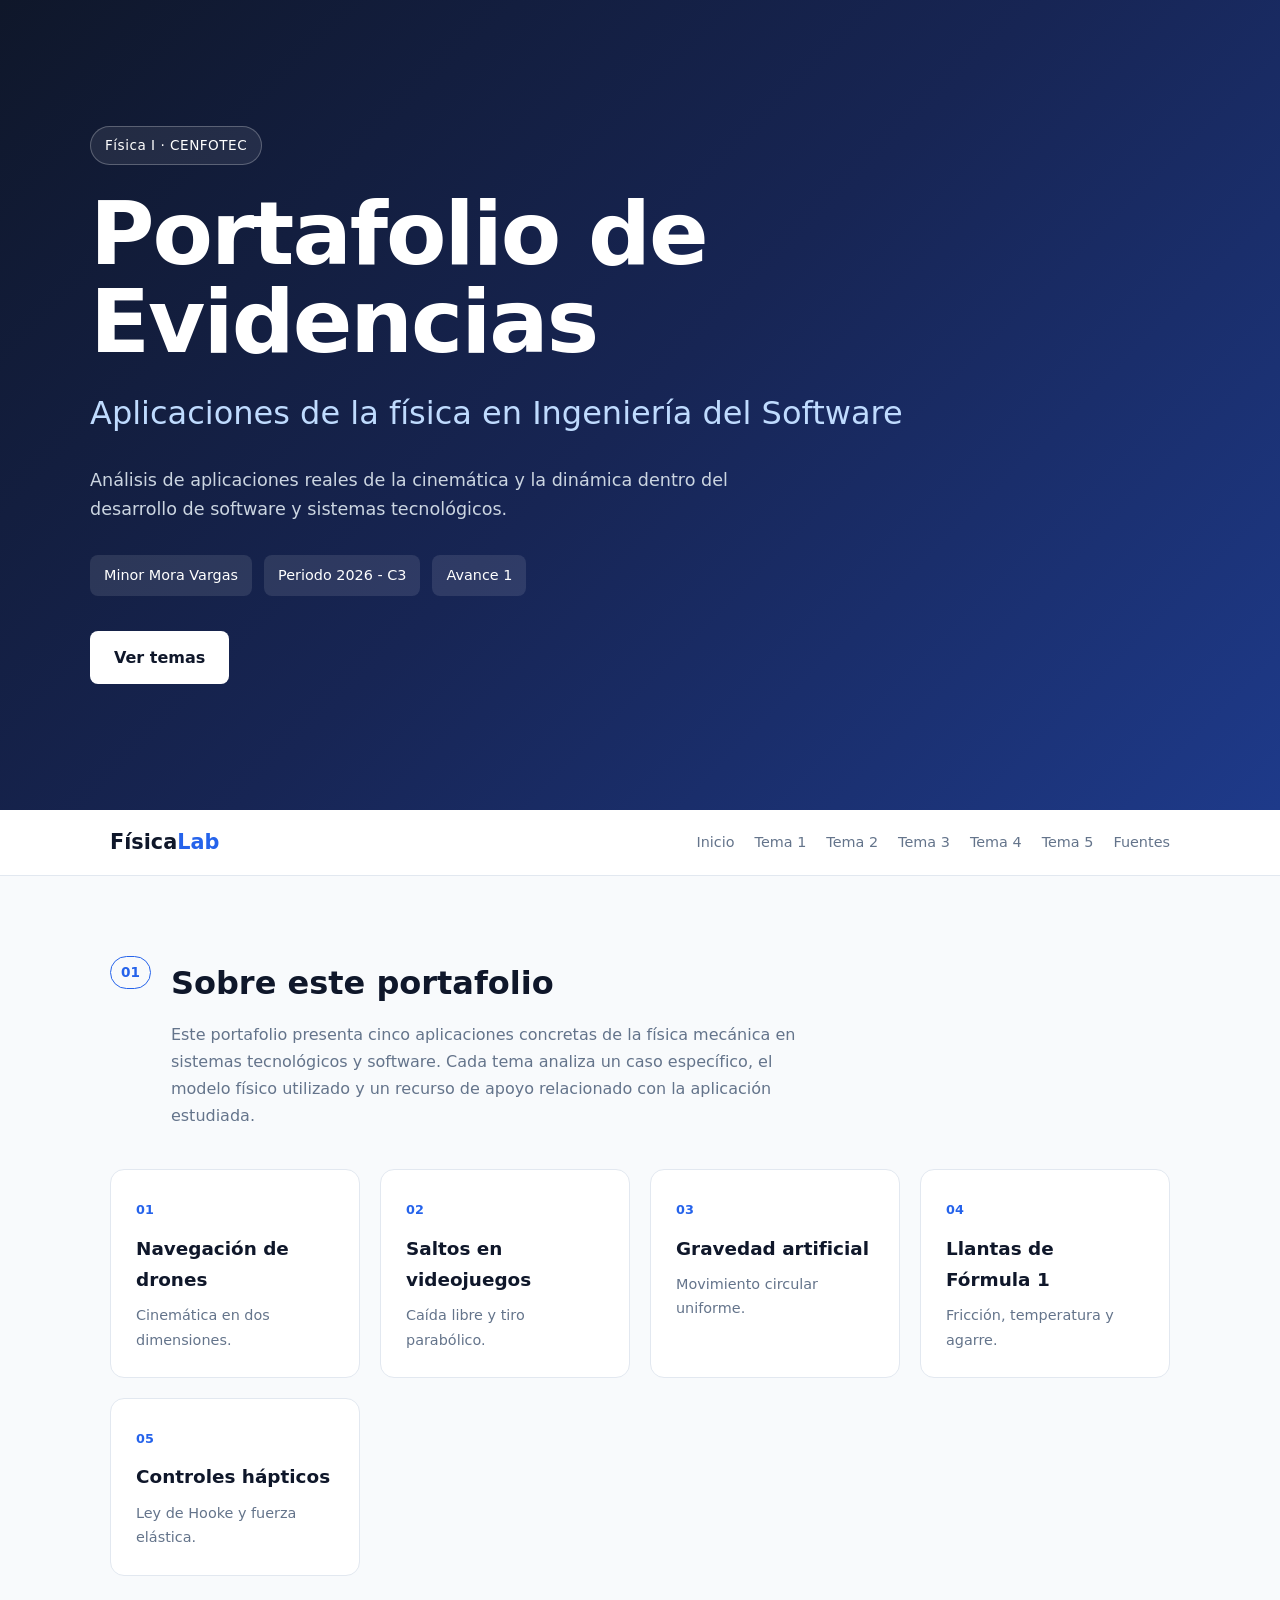
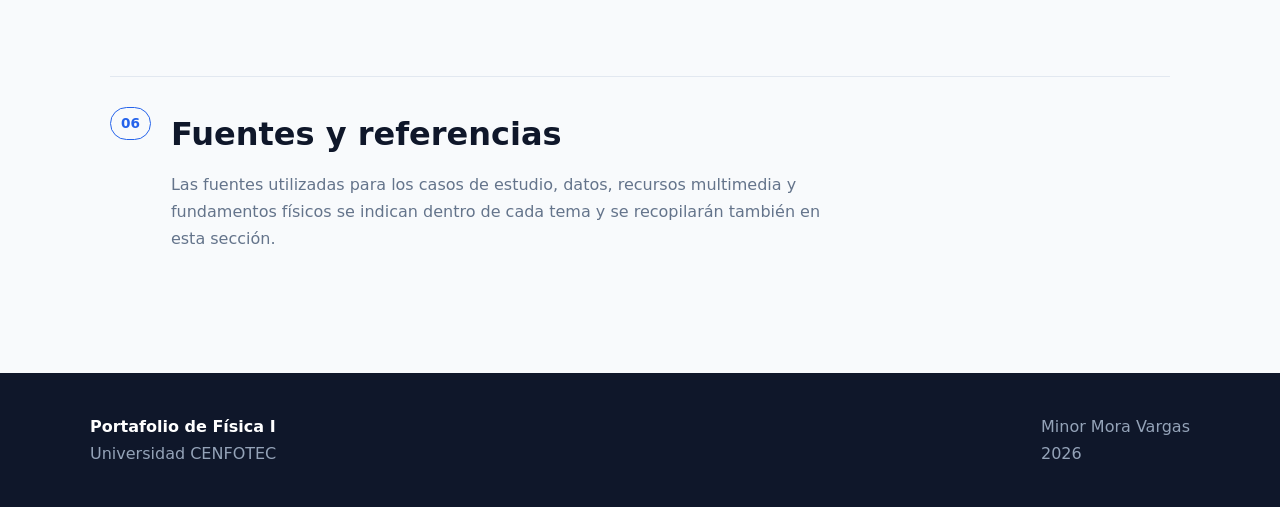
==== index.html @ 9badee98 "Avance inicial del portafolio hasta Tema 1 - Tema 2" ====
<!DOCTYPE html>
<html lang="es">

<head>
    <meta charset="UTF-8">
    <meta name="viewport" content="width=device-width, initial-scale=1.0">

    <title>Portafolio de Física | Minor Mora Vargas</title>

    <link rel="stylesheet" href="css/styles.css">
</head>

<body>

    <!-- PORTADA -->

    <header class="hero" id="inicio">

        <div class="hero-content">

            <span class="tag">
                Física I · CENFOTEC
            </span>

            <h1>
                Portafolio de Evidencias
            </h1>

            <h2>
                Aplicaciones de la física en Ingeniería del Software
            </h2>

            <p class="hero-description">
                Análisis de aplicaciones reales de la cinemática y la dinámica
                dentro del desarrollo de software y sistemas tecnológicos.
            </p>

            <div class="student-info">

                <span>
                    Minor Mora Vargas
                </span>

                <span>
                    Periodo 2026 - C3
                </span>

                <span>
                    Avance 1
                </span>

            </div>

            <a href="#temas" class="btn-primary">
                Ver temas
            </a>

        </div>

    </header>


    <!-- NAVEGACIÓN -->

    <nav class="navbar">

        <div class="nav-container">

            <a class="logo" href="index.html">
                Física<span>Lab</span>
            </a>

            <div class="nav-links">

                <a href="index.html">
                    Inicio
                </a>

                <a href="tema1.html">
                    Tema 1
                </a>

                <a href="tema2.html">
                    Tema 2
                </a>

                <a href="tema3.html">
                    Tema 3
                </a>

                <a href="tema4.html">
                    Tema 4
                </a>

                <a href="tema5.html">
                    Tema 5
                </a>

                <a href="#fuentes">
                    Fuentes
                </a>

            </div>

        </div>

    </nav>


    <!-- CONTENIDO PRINCIPAL -->

    <main>

        <section
            class="intro-section"
            id="temas"
        >

            <div class="section-heading">

                <span class="section-number">
                    01
                </span>

                <div>

                    <h2>
                        Sobre este portafolio
                    </h2>

                    <p>
                        Este portafolio presenta cinco aplicaciones concretas
                        de la física mecánica en sistemas tecnológicos y
                        software. Cada tema analiza un caso específico,
                        el modelo físico utilizado y un recurso de apoyo
                        relacionado con la aplicación estudiada.
                    </p>

                </div>

            </div>


            <!-- TARJETAS -->

            <div class="topics-grid">

                <a
                    href="tema1.html"
                    class="topic-card"
                >

                    <span class="topic-number">
                        01
                    </span>

                    <h3>
                        Navegación de drones
                    </h3>

                    <p>
                        Cinemática en dos dimensiones.
                    </p>

                </a>


                <a
                    href="tema2.html"
                    class="topic-card"
                >

                    <span class="topic-number">
                        02
                    </span>

                    <h3>
                        Saltos en videojuegos
                    </h3>

                    <p>
                        Caída libre y tiro parabólico.
                    </p>

                </a>


                <a
                    href="tema3.html"
                    class="topic-card"
                >

                    <span class="topic-number">
                        03
                    </span>

                    <h3>
                        Gravedad artificial
                    </h3>

                    <p>
                        Movimiento circular uniforme.
                    </p>

                </a>


                <a
                    href="tema4.html"
                    class="topic-card"
                >

                    <span class="topic-number">
                        04
                    </span>

                    <h3>
                        Llantas de Fórmula 1
                    </h3>

                    <p>
                        Fricción, temperatura y agarre.
                    </p>

                </a>


                <a
                    href="tema5.html"
                    class="topic-card"
                >

                    <span class="topic-number">
                        05
                    </span>

                    <h3>
                        Controles hápticos
                    </h3>

                    <p>
                        Ley de Hooke y fuerza elástica.
                    </p>

                </a>

            </div>

        </section>


        <!-- FUENTES -->

        <section
            class="sources-section"
            id="fuentes"
        >

            <div class="section-heading">

                <span class="section-number">
                    06
                </span>

                <div>

                    <h2>
                        Fuentes y referencias
                    </h2>

                    <p>
                        Las fuentes utilizadas para los casos de estudio,
                        datos, recursos multimedia y fundamentos físicos
                        se indican dentro de cada tema y se recopilarán
                        también en esta sección.
                    </p>

                </div>

            </div>

        </section>

    </main>


    <!-- FOOTER -->

    <footer>

        <div class="footer-content">

            <div>

                <strong>
                    Portafolio de Física I
                </strong>

                <p>
                    Universidad CENFOTEC
                </p>

            </div>

            <div>

                <p>
                    Minor Mora Vargas
                </p>

                <p>
                    2026
                </p>

            </div>

        </div>

    </footer>

</body>

</html>
---- css/styles.css ----
:root {
    --primary: #0f172a;
    --secondary: #1e293b;

    --accent: #2563eb;
    --accent-light: #3b82f6;

    --background: #f8fafc;

    --surface: #ffffff;

    --text-primary: #0f172a;
    --text-secondary: #64748b;

    --border: #e2e8f0;

    --radius: 14px;

    --shadow: 0 10px 30px rgba(15, 23, 42, 0.08);
}


/* RESET */

* {
    box-sizing: border-box;
    margin: 0;
    padding: 0;
}

html {
    scroll-behavior: smooth;
}

body {
    font-family:
        Inter,
        system-ui,
        -apple-system,
        BlinkMacSystemFont,
        "Segoe UI",
        sans-serif;

    background: var(--background);
    color: var(--text-primary);

    line-height: 1.7;
}


/* HERO */

.hero {
    min-height: 90vh;

    display: flex;
    align-items: center;

    background:
        linear-gradient(
            135deg,
            #0f172a 0%,
            #172554 50%,
            #1e3a8a 100%
        );

    color: white;

    padding: 80px 20px;
}

.hero-content {
    width: 100%;
    max-width: 1100px;

    margin: auto;
}

.tag {
    display: inline-block;

    padding: 7px 14px;

    border: 1px solid rgba(255,255,255,0.25);

    border-radius: 30px;

    font-size: 0.85rem;

    letter-spacing: 0.5px;

    margin-bottom: 25px;

    background: rgba(255,255,255,0.08);
}

.hero h1 {
    font-size: clamp(3rem, 7vw, 5.5rem);

    line-height: 1;

    margin-bottom: 20px;

    letter-spacing: -2px;
}

.hero h2 {
    font-size: clamp(1.3rem, 3vw, 2rem);

    font-weight: 400;

    color: #bfdbfe;

    margin-bottom: 25px;
}

.hero-description {
    max-width: 650px;

    font-size: 1.1rem;

    color: #cbd5e1;

    margin-bottom: 30px;
}

.student-info {
    display: flex;

    flex-wrap: wrap;

    gap: 12px;

    margin-bottom: 35px;
}

.student-info span {
    background: rgba(255,255,255,0.1);

    padding: 8px 14px;

    border-radius: 8px;

    font-size: 0.9rem;
}

.btn-primary {
    display: inline-block;

    padding: 13px 24px;

    background: white;

    color: var(--primary);

    text-decoration: none;

    border-radius: 8px;

    font-weight: 600;

    transition: 0.2s ease;
}

.btn-primary:hover {
    transform: translateY(-2px);

    box-shadow: 0 10px 20px rgba(0,0,0,0.2);
}


/* NAVBAR */

.navbar {
    position: sticky;

    top: 0;

    z-index: 1000;

    background: rgba(255,255,255,0.92);

    backdrop-filter: blur(10px);

    border-bottom: 1px solid var(--border);
}

.nav-container {
    max-width: 1100px;

    margin: auto;

    display: flex;

    align-items: center;

    justify-content: space-between;

    padding: 15px 20px;
}

.logo {
    font-size: 1.3rem;

    font-weight: 800;

    text-decoration: none;

    color: var(--primary);
}

.logo span {
    color: var(--accent);
}

.nav-links {
    display: flex;

    gap: 20px;

    flex-wrap: wrap;
}

.nav-links a {
    text-decoration: none;

    color: var(--text-secondary);

    font-weight: 500;

    font-size: 0.9rem;

    transition: color 0.2s;
}

.nav-links a:hover {
    color: var(--accent);
}


/* GENERAL */

main {
    max-width: 1100px;

    margin: auto;

    padding: 80px 20px;
}

section {
    scroll-margin-top: 100px;
}


/* TITULOS DE SECCION */

.section-heading {
    display: flex;

    gap: 20px;

    align-items: flex-start;

    margin-bottom: 40px;
}

.section-number {
    font-size: 0.85rem;

    font-weight: bold;

    color: var(--accent);

    border: 1px solid var(--accent);

    padding: 4px 10px;

    border-radius: 20px;
}

.section-heading h2 {
    font-size: 2rem;

    margin-bottom: 10px;
}

.section-heading p {
    color: var(--text-secondary);

    max-width: 650px;
}


/* GRID DE TEMAS */

.topics-grid {
    display: grid;

    grid-template-columns:
        repeat(auto-fit, minmax(210px, 1fr));

    gap: 20px;

    margin-bottom: 100px;
}

.topic-card {
    background: var(--surface);

    padding: 25px;

    border-radius: var(--radius);

    border: 1px solid var(--border);

    text-decoration: none;

    color: var(--text-primary);

    transition: 0.25s ease;
}

.topic-card:hover {
    transform: translateY(-5px);

    box-shadow: var(--shadow);

    border-color: #bfdbfe;
}

.topic-number {
    font-size: 0.8rem;

    color: var(--accent);

    font-weight: bold;
}

.topic-card h3 {
    margin: 10px 0 8px;

    font-size: 1.15rem;
}

.topic-card p {
    color: var(--text-secondary);

    font-size: 0.9rem;
}


/* SECCIONES DE TEMA */

.topic-section {
    background: var(--surface);

    border-radius: var(--radius);

    padding: 45px;

    margin-bottom: 60px;

    border: 1px solid var(--border);

    box-shadow: var(--shadow);
}

.topic-label {
    display: inline-block;

    font-size: 0.8rem;

    font-weight: bold;

    color: var(--accent);

    background: #eff6ff;

    padding: 6px 12px;

    border-radius: 20px;

    margin-bottom: 15px;
}

.topic-header h2 {
    font-size: 2rem;

    line-height: 1.25;

    margin-bottom: 10px;
}

.topic-subtitle {
    color: var(--text-secondary);

    font-size: 1rem;

    margin-bottom: 30px;
}

.content-placeholder {
    padding: 30px;

    background: #f8fafc;

    border-radius: 10px;

    border: 1px dashed #cbd5e1;

    color: var(--text-secondary);
}


/* FUENTES */

.sources-section {
    margin-top: 100px;

    padding-top: 30px;

    border-top: 1px solid var(--border);
}


/* FOOTER */

footer {
    background: var(--primary);

    color: white;

    padding: 40px 20px;
}

.footer-content {
    max-width: 1100px;

    margin: auto;

    display: flex;

    justify-content: space-between;

    gap: 20px;

    flex-wrap: wrap;
}

.footer-content p {
    color: #94a3b8;
}


/* RESPONSIVE */

@media (max-width: 800px) {

    .nav-container {
        flex-direction: column;

        gap: 15px;
    }

    .nav-links {
        justify-content: center;
    }

    .hero {
        min-height: 75vh;
    }

    .topic-section {
        padding: 25px;
    }

    .topic-header h2 {
        font-size: 1.6rem;
    }
}
.topic-content {
    margin-top: 30px;
}

.content-block {
    margin-bottom: 40px;
}

.content-block h3 {
    margin-bottom: 15px;
    font-size: 1.25rem;
    color: var(--primary);
}

.content-block p {
    margin-bottom: 15px;
    color: #475569;
}

.formula {
    max-width: 500px;
    margin: 15px 0;
    padding: 16px 20px;

    background: #f8fafc;

    border-left: 4px solid var(--accent);

    border-radius: 8px;

    font-family: "Courier New", monospace;

    font-size: 1.05rem;
}

.data-source {
    margin-top: 20px;

    padding: 15px 20px;

    background: #eff6ff;

    border-radius: 8px;

    color: #1e40af;

    font-size: 0.9rem;
}

.chart-container {
    width: 100%;

    margin: 30px 0;

    padding: 20px;

    background: white;

    border: 1px solid var(--border);

    border-radius: 12px;
}
.chart-note {
    margin: 10px 0 20px;

    padding: 12px 15px;

    background: #f8fafc;

    border-left: 3px solid var(--accent);

    color: #64748b;

    font-size: 0.9rem;

    border-radius: 6px;
}

.table-container {
    width: 100%;

    overflow-x: auto;

    margin-top: 25px;

    border: 1px solid var(--border);

    border-radius: 10px;
}

.data-table {
    width: 100%;

    border-collapse: collapse;

    min-width: 650px;
}

.data-table thead {
    background: #0f172a;

    color: white;
}

.data-table th,
.data-table td {
    padding: 12px 15px;

    text-align: center;

    border-bottom: 1px solid var(--border);
}

.data-table th {
    font-size: 0.85rem;

    font-weight: 600;
}

.data-table td {
    font-size: 0.9rem;

    color: #475569;
}

.data-table tbody tr:hover {
    background: #f8fafc;
}

.data-table tbody tr:last-child td {
    border-bottom: none;
}

.table-note {
    margin-top: 15px !important;

    font-size: 0.9rem;

    color: #64748b !important;
}
.topic-navigation {
    display: flex;
    justify-content: space-between;
    align-items: center;
    gap: 15px;

    margin-top: 50px;
    padding-top: 25px;

    border-top: 1px solid var(--border);
}

.btn-secondary {
    display: inline-block;

    padding: 13px 24px;

    border: 1px solid var(--border);

    color: var(--primary);

    text-decoration: none;

    border-radius: 8px;

    font-weight: 600;

    background: white;

    transition: 0.2s ease;
}

.btn-secondary:hover {
    background: #f8fafc;

    transform: translateY(-2px);
}

@media (max-width: 600px) {

    .topic-navigation {
        flex-direction: column;
    }

    .topic-navigation a {
        width: 100%;
        text-align: center;
    }

}

.variable-list {
    margin: 15px 0 20px 20px;
    color: #475569;
}

.variable-list li {
    margin-bottom: 8px;
}

.simulation-container {
    margin-top: 25px;
}

.simulation-controls {
    display: grid;
    grid-template-columns: repeat(2, 1fr);
    gap: 20px;
    margin-bottom: 25px;
}

.control-group {
    padding: 20px;
    background: #f8fafc;
    border: 1px solid var(--border);
    border-radius: 10px;
}

.control-group label {
    display: block;
    margin-bottom: 12px;
    color: var(--text-primary);
}

.control-group input[type="range"] {
    width: 100%;
    cursor: pointer;
}

.simulation-data {
    display: grid;
    grid-template-columns: repeat(2, 1fr);
    gap: 15px;
    margin-bottom: 25px;
}

.simulation-stat {
    padding: 18px;
    background: #eff6ff;
    border-radius: 10px;
    text-align: center;
}

.simulation-stat span {
    display: block;
    color: #64748b;
    font-size: 0.85rem;
    margin-bottom: 5px;
}

.simulation-stat strong {
    font-size: 1.25rem;
    color: #1d4ed8;
}

.jump-world {
    position: relative;

    height: 320px;

    overflow: hidden;

    background:
        linear-gradient(
            180deg,
            #dbeafe 0%,
            #eff6ff 70%,
            #f8fafc 100%
        );

    border: 1px solid var(--border);

    border-radius: 12px;

    margin-bottom: 25px;
}

.character {
    position: absolute;

    width: 45px;
    height: 45px;

    left: 50%;

    bottom: 20px;

    transform: translateX(-50%);

    background: var(--accent);

    border-radius: 10px;
}

.character::before {
    content: "";

    position: absolute;

    width: 8px;
    height: 8px;

    border-radius: 50%;

    background: white;

    top: 11px;
    left: 10px;

    box-shadow: 17px 0 0 white;
}

.ground {
    position: absolute;

    left: 0;
    right: 0;
    bottom: 0;

    height: 20px;

    background: #334155;
}

.trajectory-container {
    width: 100%;

    padding: 20px;

    border: 1px solid var(--border);

    border-radius: 12px;

    background: white;
}

@media (max-width: 700px) {

    .simulation-controls,
    .simulation-data {
        grid-template-columns: 1fr;
    }

}
.simulation-action {
    display: flex;
    align-items: center;
    gap: 18px;

    margin-bottom: 25px;

    flex-wrap: wrap;
}

.simulate-button {
    border: none;

    padding: 13px 24px;

    background: var(--accent);

    color: white;

    border-radius: 8px;

    font-size: 0.95rem;

    font-weight: 600;

    cursor: pointer;

    transition: 0.2s ease;
}

.simulate-button:hover {
    transform: translateY(-2px);
}

.simulate-button:active {
    transform: translateY(0);
}

.simulation-help {
    margin: 0 !important;

    color: #64748b !important;

    font-size: 0.9rem;
}
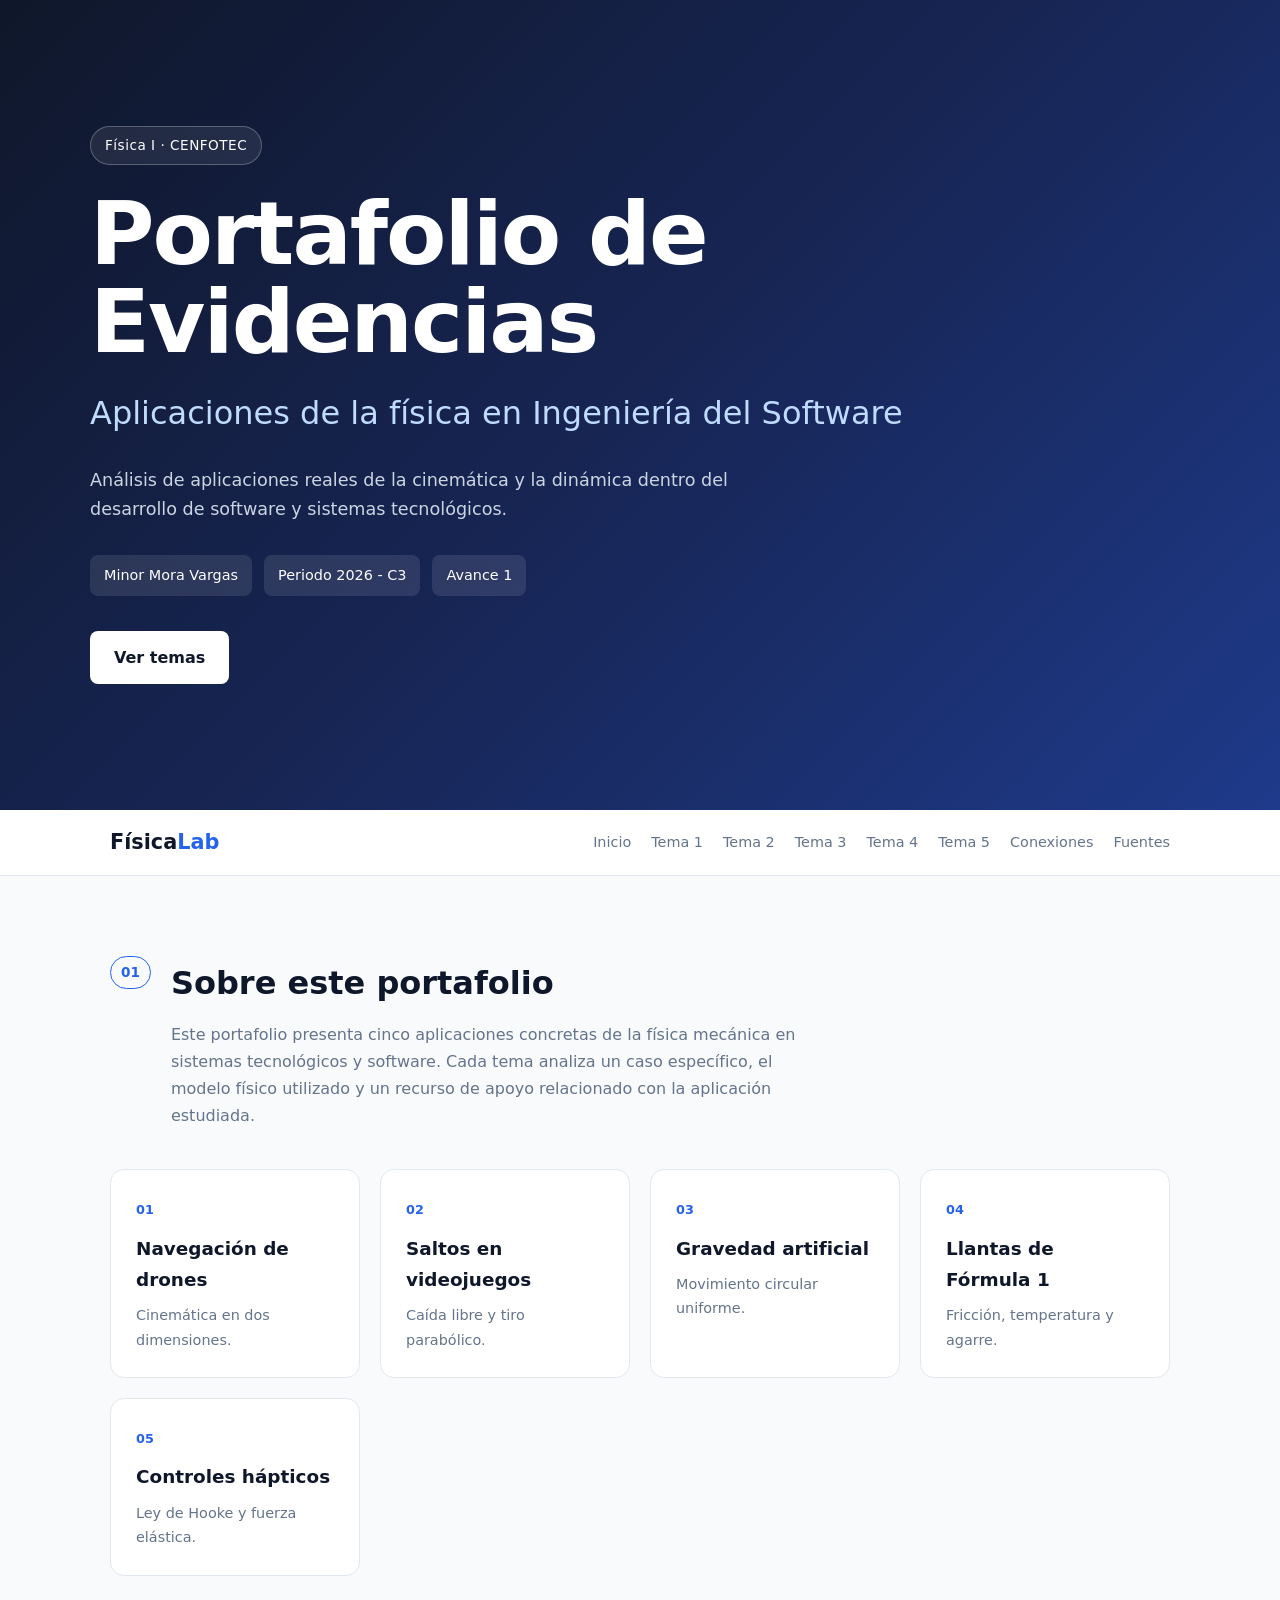
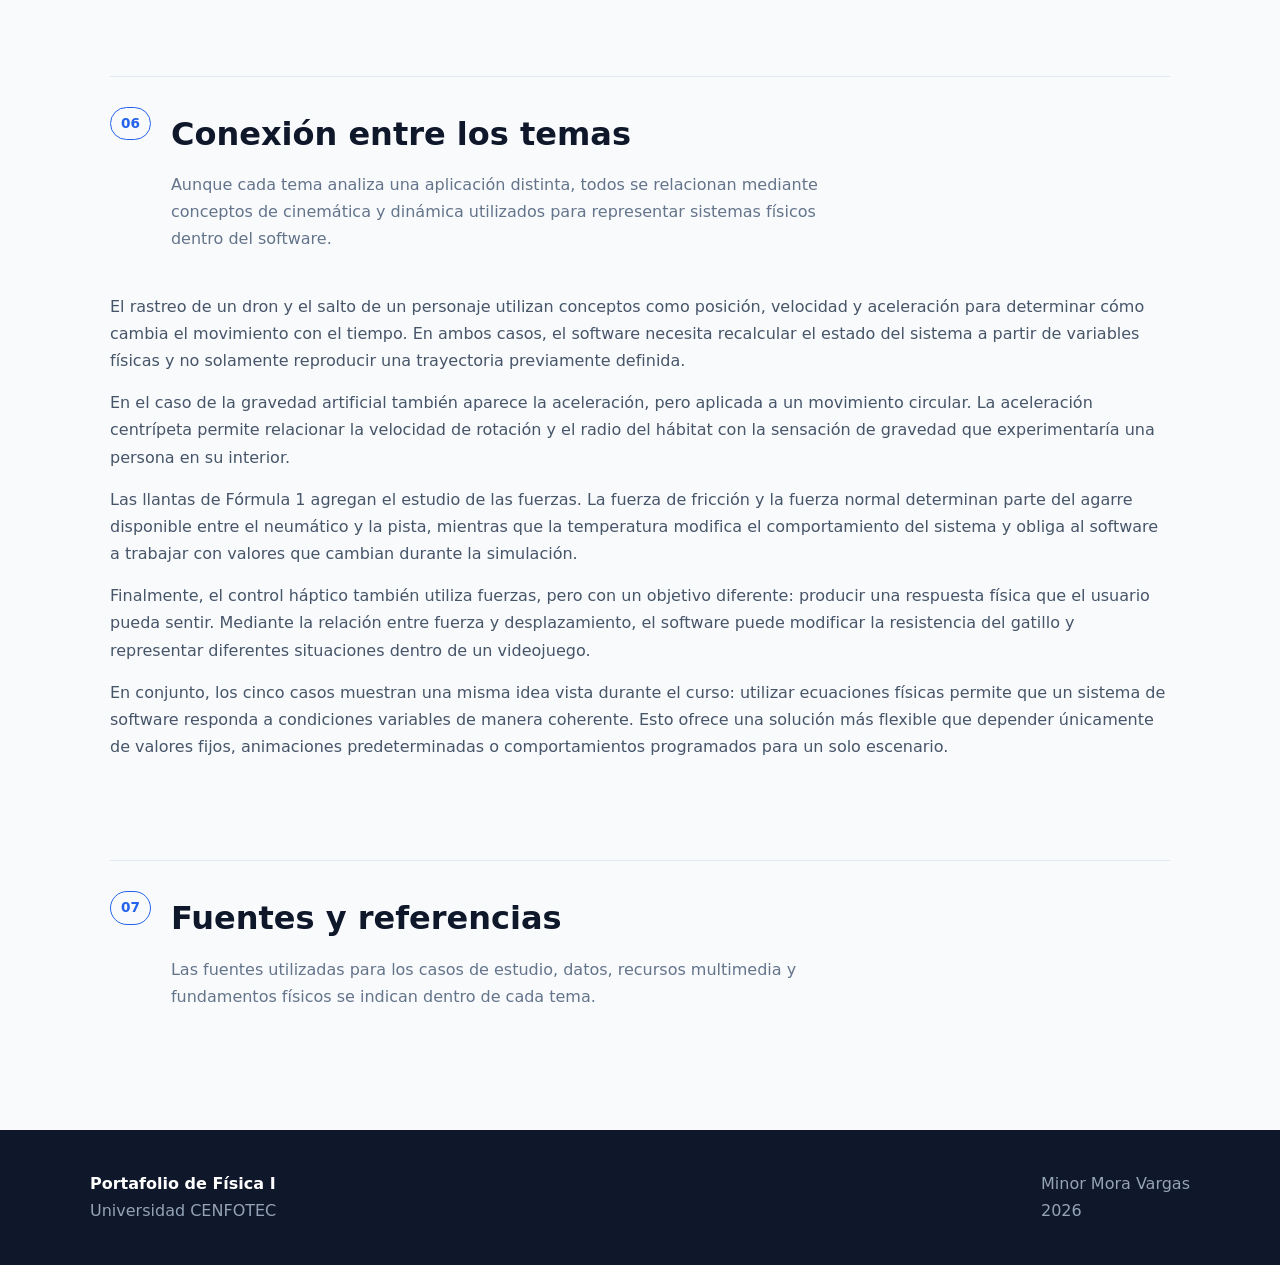
==== commit e5c15570: "Ajustar Tema 4 y conexiones finales del portafolio" ====
--- a/index.html
+++ b/index.html
@@ -12,7 +12,6 @@
 
 <body>
 
-    <!-- PORTADA -->
 
     <header class="hero" id="inicio">
 
@@ -60,7 +59,6 @@
     </header>
 
 
-    <!-- NAVEGACIÓN -->
 
     <nav class="navbar">
 
@@ -96,6 +94,10 @@
                     Tema 5
                 </a>
 
+                <a href="#conexiones">
+                    Conexiones
+                </a>
+
                 <a href="#fuentes">
                     Fuentes
                 </a>
@@ -107,7 +109,6 @@
     </nav>
 
 
-    <!-- CONTENIDO PRINCIPAL -->
 
     <main>
 
@@ -141,7 +142,6 @@
             </div>
 
 
-            <!-- TARJETAS -->
 
             <div class="topics-grid">
 
@@ -249,7 +249,88 @@
         </section>
 
 
-        <!-- FUENTES -->
+
+        <section
+            class="sources-section"
+            id="conexiones"
+        >
+
+            <div class="section-heading">
+
+                <span class="section-number">
+                    06
+                </span>
+
+                <div>
+
+                    <h2>
+                        Conexión entre los temas
+                    </h2>
+
+                    <p>
+                        Aunque cada tema analiza una aplicación distinta,
+                        todos se relacionan mediante conceptos de cinemática
+                        y dinámica utilizados para representar sistemas físicos
+                        dentro del software.
+                    </p>
+
+                </div>
+
+            </div>
+
+
+            <div class="content-block">
+
+                <p>
+                    El rastreo de un dron y el salto de un personaje utilizan
+                    conceptos como posición, velocidad y aceleración para
+                    determinar cómo cambia el movimiento con el tiempo.
+                    En ambos casos, el software necesita recalcular el estado
+                    del sistema a partir de variables físicas y no solamente
+                    reproducir una trayectoria previamente definida.
+                </p>
+
+                <p>
+                    En el caso de la gravedad artificial también aparece la
+                    aceleración, pero aplicada a un movimiento circular.
+                    La aceleración centrípeta permite relacionar la velocidad
+                    de rotación y el radio del hábitat con la sensación de
+                    gravedad que experimentaría una persona en su interior.
+                </p>
+
+                <p>
+                    Las llantas de Fórmula 1 agregan el estudio de las fuerzas.
+                    La fuerza de fricción y la fuerza normal determinan parte
+                    del agarre disponible entre el neumático y la pista,
+                    mientras que la temperatura modifica el comportamiento
+                    del sistema y obliga al software a trabajar con valores
+                    que cambian durante la simulación.
+                </p>
+
+                <p>
+                    Finalmente, el control háptico también utiliza fuerzas,
+                    pero con un objetivo diferente: producir una respuesta
+                    física que el usuario pueda sentir. Mediante la relación
+                    entre fuerza y desplazamiento, el software puede modificar
+                    la resistencia del gatillo y representar diferentes
+                    situaciones dentro de un videojuego.
+                </p>
+
+                <p>
+                    En conjunto, los cinco casos muestran una misma idea vista
+                    durante el curso: utilizar ecuaciones físicas permite que
+                    un sistema de software responda a condiciones variables
+                    de manera coherente. Esto ofrece una solución más flexible
+                    que depender únicamente de valores fijos, animaciones
+                    predeterminadas o comportamientos programados para un solo
+                    escenario.
+                </p>
+
+            </div>
+
+        </section>
+
+
 
         <section
             class="sources-section"
@@ -259,7 +340,7 @@
             <div class="section-heading">
 
                 <span class="section-number">
-                    06
+                    07
                 </span>
 
                 <div>
@@ -271,8 +352,7 @@
                     <p>
                         Las fuentes utilizadas para los casos de estudio,
                         datos, recursos multimedia y fundamentos físicos
-                        se indican dentro de cada tema y se recopilarán
-                        también en esta sección.
+                        se indican dentro de cada tema.
                     </p>
 
                 </div>
@@ -283,8 +363,6 @@
 
     </main>
 
-
-    <!-- FOOTER -->
 
     <footer>
 
--- a/css/styles.css
+++ b/css/styles.css
@@ -19,8 +19,6 @@
     --shadow: 0 10px 30px rgba(15, 23, 42, 0.08);
 }
 
-
-/* RESET */
 
 * {
     box-sizing: border-box;
@@ -48,7 +46,6 @@
 }
 
 
-/* HERO */
 
 .hero {
     min-height: 90vh;
@@ -169,8 +166,6 @@
 }
 
 
-/* NAVBAR */
-
 .navbar {
     position: sticky;
 
@@ -253,8 +248,6 @@
 }
 
 
-/* TITULOS DE SECCION */
-
 .section-heading {
     display: flex;
 
@@ -292,7 +285,6 @@
 }
 
 
-/* GRID DE TEMAS */
 
 .topics-grid {
     display: grid;
@@ -413,7 +405,6 @@
 }
 
 
-/* FUENTES */
 
 .sources-section {
     margin-top: 100px;
@@ -424,8 +415,6 @@
 }
 
 
-/* FOOTER */
-
 footer {
     background: var(--primary);
 
@@ -453,7 +442,6 @@
 }
 
 
-/* RESPONSIVE */
 
 @media (max-width: 800px) {
 
@@ -867,4 +855,545 @@
     color: #64748b !important;
 
     font-size: 0.9rem;
+}
+.space-diagram {
+    margin-top: 25px;
+    padding: 30px;
+
+    background: #0f172a;
+
+    border-radius: 14px;
+
+    color: white;
+
+    text-align: center;
+}
+
+.habitat-ring {
+    position: relative;
+
+    width: 360px;
+    height: 360px;
+
+    max-width: 100%;
+
+    margin: 20px auto;
+
+    border: 12px solid #94a3b8;
+
+    border-radius: 50%;
+}
+
+.axis-point {
+    position: absolute;
+
+    top: 50%;
+    left: 50%;
+
+    transform: translate(-50%, -50%);
+
+    width: 55px;
+    height: 55px;
+
+    display: flex;
+    align-items: center;
+    justify-content: center;
+
+    background: white;
+
+    color: #0f172a;
+
+    border-radius: 50%;
+
+    font-size: 0.8rem;
+
+    font-weight: bold;
+}
+
+.radius-line {
+    position: absolute;
+
+    top: 50%;
+    left: 50%;
+
+    width: 40%;
+
+    height: 2px;
+
+    background: #60a5fa;
+
+    transform-origin: left center;
+
+    transform: rotate(-30deg);
+}
+
+.radius-line span {
+    position: absolute;
+
+    right: 40%;
+
+    top: -25px;
+
+    color: #bfdbfe;
+
+    font-weight: bold;
+}
+
+.astronaut {
+    position: absolute;
+
+    top: 24%;
+    right: 11%;
+
+    font-size: 1.9rem;
+
+    color: #f8fafc;
+}
+
+.centripetal-arrow {
+    position: absolute;
+
+    top: 29%;
+    right: 22%;
+
+    width: 95px;
+    height: 2px;
+
+    transform: rotate(150deg);
+    transform-origin: left center;
+}
+
+.arrow-line {
+    display: block;
+
+    width: 100%;
+    height: 2px;
+
+    background: #fbbf24;
+
+    position: relative;
+}
+
+.arrow-line::after {
+    content: "";
+
+    position: absolute;
+
+    right: -2px;
+    top: 50%;
+
+    transform: translateY(-50%);
+
+    border-top: 6px solid transparent;
+    border-bottom: 6px solid transparent;
+    border-left: 12px solid #fbbf24;
+}
+
+.arrow-label {
+    position: absolute;
+
+    top: -26px;
+    left: 30px;
+
+    color: #fbbf24;
+
+    font-weight: bold;
+
+    font-size: 1rem;
+}
+
+.rotation-arrow {
+    position: absolute;
+
+    top: 5%;
+    left: 46%;
+
+    color: #60a5fa;
+
+    font-size: 1.5rem;
+
+    font-weight: bold;
+}
+
+.diagram-equations {
+    display: flex;
+
+    justify-content: center;
+
+    gap: 20px;
+
+    flex-wrap: wrap;
+
+    margin-top: 20px;
+}
+
+.diagram-equations span {
+    padding: 10px 16px;
+
+    background: rgba(255,255,255,0.08);
+
+    border: 1px solid rgba(255,255,255,0.2);
+
+    border-radius: 8px;
+
+    font-family: "Courier New", monospace;
+}
+
+@media (max-width: 500px) {
+
+    .habitat-ring {
+        width: 280px;
+        height: 280px;
+    }
+
+}
+
+
+
+.video-container {
+    position: relative;
+
+    width: 100%;
+    height: 0;
+
+    padding-bottom: 56.25%;
+
+    margin-top: 20px;
+
+    overflow: hidden;
+
+    border-radius: 12px;
+
+    border: 1px solid var(--border);
+
+    background: #000;
+}
+
+.video-container iframe {
+    position: absolute;
+
+    top: 0;
+    left: 0;
+
+    width: 100%;
+    height: 100%;
+
+    border: none;
+}
+
+
+.haptic-response-chart {
+    position: relative;
+
+    width: 100%;
+    max-width: 720px;
+
+    height: 400px;
+
+    margin: 35px auto;
+
+    padding:
+        30px
+        35px
+        60px
+        75px;
+
+    background: #f8fafc;
+
+    border: 1px solid var(--border);
+
+    border-radius: 14px;
+}
+
+
+.haptic-chart-area {
+    position: relative;
+
+    width: 100%;
+    height: 100%;
+
+    border-left: 2px solid #334155;
+    border-bottom: 2px solid #334155;
+
+    overflow: hidden;
+}
+
+
+.haptic-grid-line {
+    position: absolute;
+
+    left: 0;
+
+    width: 100%;
+    height: 1px;
+
+    background: #e2e8f0;
+}
+
+.grid-25 {
+    bottom: 25%;
+}
+
+.grid-50 {
+    bottom: 50%;
+}
+
+.grid-75 {
+    bottom: 75%;
+}
+
+
+.response-line {
+    position: absolute;
+
+    left: 7%;
+    bottom: 7%;
+
+    height: 3px;
+
+    border-radius: 10px;
+
+    transform-origin: left center;
+}
+
+
+/* BAJA RESISTENCIA */
+
+.response-soft {
+    width: 78%;
+
+    background: #60a5fa;
+
+    transform: rotate(-18deg);
+}
+
+
+
+.response-medium {
+    width: 76%;
+
+    background: #2563eb;
+
+    transform: rotate(-32deg);
+}
+
+
+
+.response-hard {
+    width: 72%;
+
+    background: #1e3a8a;
+
+    transform: rotate(-46deg);
+}
+
+
+
+.response-name {
+    position: absolute;
+
+    padding: 5px 9px;
+
+    background: rgba(255,255,255,0.92);
+
+    border: 1px solid var(--border);
+
+    border-radius: 7px;
+
+    font-size: 0.78rem;
+
+    font-weight: 600;
+
+    white-space: nowrap;
+}
+
+
+.response-name-soft {
+    right: 5%;
+    bottom: 27%;
+
+    color: #2563eb;
+}
+
+
+.response-name-medium {
+    right: 7%;
+    bottom: 53%;
+
+    color: #1d4ed8;
+}
+
+
+.response-name-hard {
+    right: 16%;
+    top: 9%;
+
+    color: #1e3a8a;
+}
+
+
+
+.haptic-y-label {
+    position: absolute;
+
+    left: 14px;
+    top: 50%;
+
+    transform:
+        translateY(-50%)
+        rotate(-90deg);
+
+    font-size: 0.9rem;
+
+    font-weight: 600;
+
+    color: #475569;
+
+    white-space: nowrap;
+}
+
+
+.haptic-x-label {
+    position: absolute;
+
+    bottom: 15px;
+    left: 55%;
+
+    transform: translateX(-50%);
+
+    font-size: 0.9rem;
+
+    font-weight: 600;
+
+    color: #475569;
+
+    white-space: nowrap;
+}
+
+
+
+.response-explanation {
+    display: grid;
+
+    grid-template-columns:
+        repeat(3, 1fr);
+
+    gap: 16px;
+
+    margin-top: 30px;
+}
+
+
+.response-card {
+    display: flex;
+
+    align-items: flex-start;
+
+    gap: 12px;
+
+    padding: 18px;
+
+    background: #f8fafc;
+
+    border: 1px solid var(--border);
+
+    border-radius: 10px;
+}
+
+
+.response-card strong {
+    display: block;
+
+    margin-bottom: 6px;
+
+    color: var(--primary);
+}
+
+
+.response-card p {
+    margin: 0 !important;
+
+    font-size: 0.88rem;
+
+    color: #64748b !important;
+}
+
+
+.response-dot {
+    display: block;
+
+    flex-shrink: 0;
+
+    width: 12px;
+    height: 12px;
+
+    margin-top: 6px;
+
+    border-radius: 50%;
+}
+
+
+.soft-dot {
+    background: #60a5fa;
+}
+
+
+.medium-dot {
+    background: #2563eb;
+}
+
+
+.hard-dot {
+    background: #1e3a8a;
+}
+
+
+
+@media (max-width: 750px) {
+
+    .haptic-response-chart {
+        height: 340px;
+
+        padding:
+            25px
+            20px
+            55px
+            60px;
+    }
+
+
+    .response-explanation {
+        grid-template-columns: 1fr;
+    }
+
+
+    .response-name {
+        font-size: 0.7rem;
+    }
+
+
+    .response-name-soft {
+        right: 2%;
+    }
+
+
+    .response-name-medium {
+        right: 3%;
+    }
+
+
+    .response-name-hard {
+        right: 7%;
+    }
+
+
+    .haptic-x-label {
+        font-size: 0.8rem;
+    }
+
+
+    .haptic-y-label {
+        font-size: 0.8rem;
+    }
+
 }
